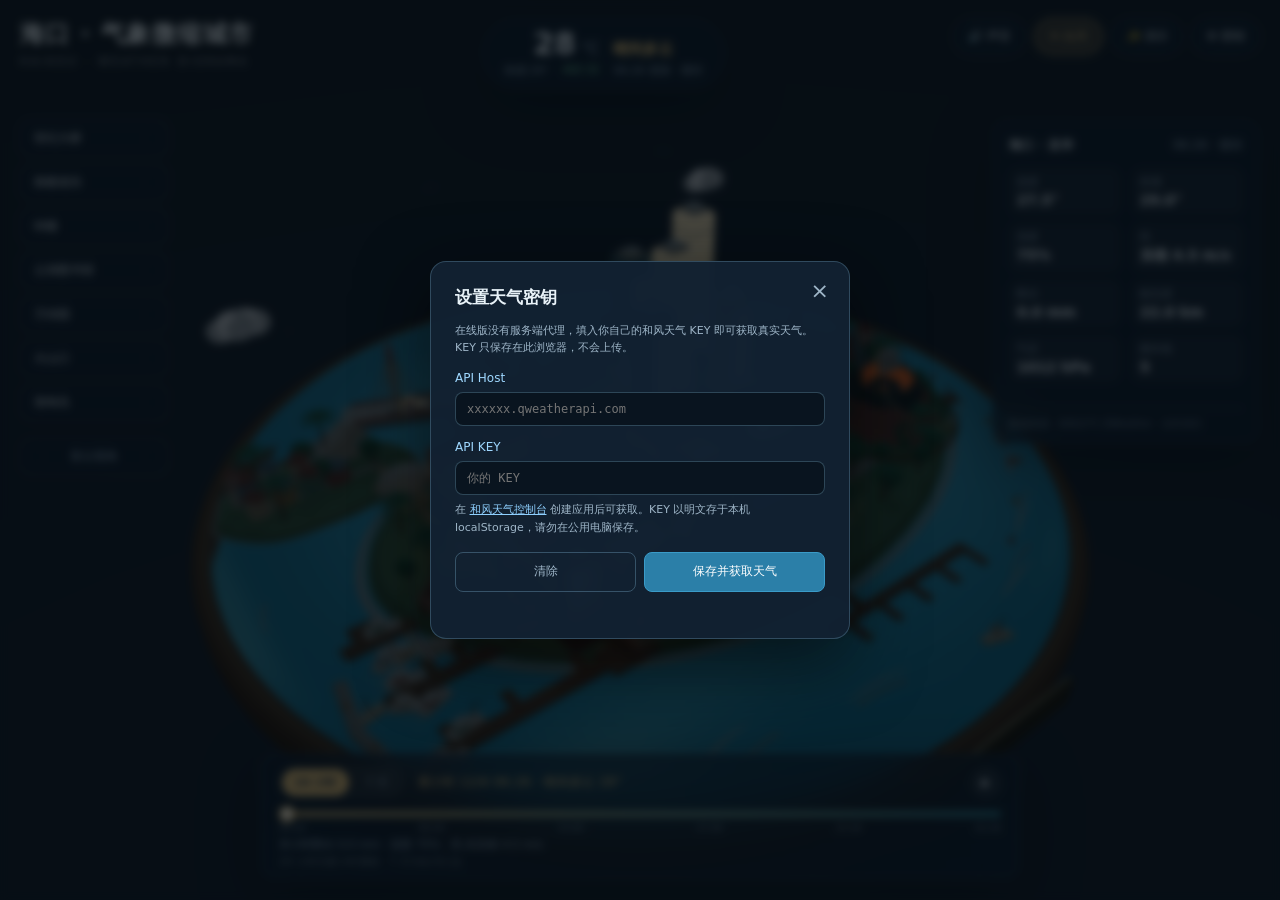
==== app/index.html @ 1961de87 "Haikou Weather Diorama - Q-version 3D city with real QWeather data" ====
<!doctype html>
<html lang="zh-CN">
<head>
  <meta charset="utf-8" />
  <meta name="viewport" content="width=device-width, initial-scale=1, maximum-scale=1, user-scalable=no" />
  <title>海口 · 气象微缩城市</title>
  <link rel="stylesheet" href="/app/styles.css" />
  <script type="importmap">
    {
      "imports": {
        "three": "/vendor/three.module.min.js",
        "three/addons/": "/vendor/addons/"
      }
    }
  </script>
</head>
<body>
  <canvas id="scene"></canvas>

  <header id="topbar">
    <div class="brand">
      <h1>海口 · 气象微缩城市</h1>
      <p>HAIKOU · WEATHER DIORAMA</p>
    </div>
    <div class="live">
      <div class="live-main">
        <span id="temp">--</span><span class="unit">°C</span>
        <span id="cond">加载中</span>
      </div>
      <div class="live-sub">
        <span id="feels">体感 --°</span>
        <span id="aqi" class="aqi">AQI --</span>
        <span id="updateTime">--:-- 更新</span>
      </div>
    </div>
    <div class="actions">
      <button id="soundBtn" class="pill" title="声音">🔊 声音</button>
      <button id="nightBtn" class="pill" title="昼夜">🌙 夜景</button>
      <button id="demoBtn" class="pill" title="天气演示">✨ 演示</button>
      <button id="keyBtn" class="pill" title="设置天气密钥">⚙ 密钥</button>
    </div>
  </header>

  <aside id="card">
    <div class="card-head">
      <span id="cardCity">海口 · 龙华</span>
      <span id="cardUpdate">--</span>
    </div>
    <div class="card-body">
      <div class="metric"><label>温度</label><b id="mTemp">--°</b></div>
      <div class="metric"><label>体感</label><b id="mFeels">--°</b></div>
      <div class="metric"><label>湿度</label><b id="mHum">--%</b></div>
      <div class="metric"><label>风</label><b id="mWind">--</b></div>
      <div class="metric"><label>降水</label><b id="mRain">--</b></div>
      <div class="metric"><label>能见度</label><b id="mVis">--</b></div>
      <div class="metric"><label>气压</label><b id="mPressure">--</b></div>
      <div class="metric"><label>紫外线</label><b id="mUv">--</b></div>
    </div>
    <div id="alerts" class="alerts"></div>
    <div id="indices" class="indices"></div>
    <div class="source">数据来源：和风天气 QWeather · 仅作演示</div>
  </aside>

  <aside id="landmarks">
    <button data-lm="CenturyBridge">世纪大桥</button>
    <button data-lm="Arcade_01">骑楼老街</button>
    <button data-lm="ClockTower">钟楼</button>
    <button data-lm="Library">云洞图书馆</button>
    <button data-lm="Park">万绿园</button>
    <button data-lm="Volcano">火山口</button>
    <button data-lm="Haidian">海甸岛</button>
    <button id="resetView" class="reset">复位视角</button>
  </aside>

  <footer id="timeline">
    <div class="tl-top">
      <div class="tabs">
        <button class="tab active" data-mode="hour">24 小时</button>
        <button class="tab" data-mode="day">7 天</button>
      </div>
      <div id="tlTitle" class="tl-title">现在</div>
      <button id="playBtn" class="play" title="播放">▶</button>
    </div>
    <input id="slider" type="range" min="0" max="23" value="0" step="1" />
    <div id="ticks" class="ticks"></div>
    <div id="tlReadout" class="tl-readout"></div>
    <div class="tl-hint">24 小时为逐小时预报 · 7 天为全天汇总</div>
  </footer>

  <div id="loading">
    <div class="glass">
      <div class="spinner"></div>
      <h2>正在载入海口</h2>
      <p id="loadingText">连接和风天气…</p>
    </div>
  </div>

  <div id="toast"></div>
  <div id="tip"></div>

  <div id="keyModal" class="key-modal" hidden>
    <div class="key-panel">
      <button id="keyClose" class="key-close" aria-label="关闭">×</button>
      <h3>设置天气密钥</h3>
      <p class="key-note" id="keyIntro">在线版没有服务端代理，填入你自己的和风天气 KEY 即可获取真实天气。KEY 只保存在此浏览器，不会上传。</p>
      <label>API Host</label>
      <input id="keyHost" type="text" placeholder="xxxxxx.qweatherapi.com" autocomplete="off" spellcheck="false" />
      <label>API KEY</label>
      <input id="keySecret" type="password" placeholder="你的 KEY" autocomplete="off" spellcheck="false" />
      <p class="key-note">在 <a href="https://console.qweather.com/setting" target="_blank" rel="noopener">和风天气控制台</a> 创建应用后可获取。KEY 以明文存于本机 localStorage，请勿在公用电脑保存。</p>
      <div class="key-actions">
        <button id="keyClear" class="key-secondary">清除</button>
        <button id="keySave" class="key-primary">保存并获取天气</button>
      </div>
      <p id="keyStatus" class="key-status"></p>
    </div>
  </div>

  <script>
    function showErr(msg) {
      let el = document.getElementById('errbox');
      if (!el) {
        el = document.createElement('div');
        el.id = 'errbox';
        el.style.cssText = 'position:fixed;left:12px;bottom:12px;z-index:9999;max-width:70vw;padding:8px 12px;border-radius:8px;background:rgba(160,20,20,.92);color:#fff;font:12px/1.5 monospace;white-space:pre-wrap';
        document.body.appendChild(el);
      }
      el.textContent = 'JS ERROR: ' + msg;
    }
    window.addEventListener('error', (e) => {
      const el = document.getElementById('loadingText');
      if (el) el.textContent = 'JS 错误：' + (e.message || e.error);
      showErr((e.message || e.error) + ' @' + e.filename + ':' + e.lineno);
      console.error('[app error]', e.message, e.filename, e.lineno);
    });
    window.addEventListener('unhandledrejection', (e) => {
      const el = document.getElementById('loadingText');
      if (el) el.textContent = 'Promise 错误：' + (e.reason?.message || e.reason);
      showErr('Promise: ' + (e.reason?.message || e.reason));
      console.error('[app rejection]', e.reason);
    });
  </script>
  <script type="module">
    import('/app/src/main.js').catch((e) => {
      const el = document.getElementById('loadingText');
      if (el) el.textContent = '模块加载失败：' + (e.message || e);
      console.error('[module]', e);
    });
  </script>
</body>
</html>
---- app/styles.css ----
:root {
  --ink: #eef4f8;
  --muted: #9db1c5;
  --accent: #f2c879;
  --teal: #3fb6c9;
  --panel: rgba(13, 27, 42, 0.72);
  --line: rgba(255, 255, 255, 0.12);
  --shadow: 0 18px 60px rgba(0, 0, 0, 0.35);
  --radius: 16px;
  font-family: "PingFang SC", "Microsoft YaHei", "Noto Sans SC", system-ui, sans-serif;
}

* { box-sizing: border-box; }
html, body { margin: 0; height: 100%; overflow: hidden; background: #0b1622; color: var(--ink); }
body { -webkit-font-smoothing: antialiased; }

#scene { position: fixed; inset: 0; width: 100%; height: 100%; display: block; touch-action: none; }

button { font: inherit; color: inherit; cursor: pointer; }
button:focus-visible { outline: 2px solid var(--accent); outline-offset: 2px; }

/* ---------------------------------------------------------------- topbar */
#topbar {
  position: fixed; inset: 18px 20px auto 20px; z-index: 10;
  display: flex; align-items: flex-start; justify-content: space-between; gap: 16px;
  pointer-events: none;
}
#topbar > * { pointer-events: auto; }

.brand h1 {
  margin: 0; font-size: 24px; letter-spacing: 0.06em; font-weight: 700;
  text-shadow: 0 2px 10px rgba(0, 0, 0, 0.55), 0 0 30px rgba(0, 0, 0, 0.35);
}
.brand p {
  margin: 6px 0 0; font-size: 10px; letter-spacing: 0.34em; color: rgba(238, 244, 248, 0.7);
  text-shadow: 0 1px 8px rgba(0, 0, 0, 0.5);
}
.live {
  display: flex; flex-direction: column; align-items: center; gap: 4px;
  padding: 10px 22px; border-radius: 999px;
  background: var(--panel); border: 1px solid var(--line); backdrop-filter: blur(18px);
  box-shadow: var(--shadow);
}
.live-main { display: flex; align-items: baseline; gap: 6px; font-weight: 700; font-size: 30px; line-height: 1; }
.live-main .unit { font-size: 15px; color: var(--muted); font-weight: 500; }
#cond { font-size: 15px; font-weight: 600; margin-left: 8px; color: var(--accent); }
.live-sub { display: flex; gap: 14px; font-size: 11px; color: var(--muted); }
.aqi.good { color: #7fe0a6; }
.aqi.bad { color: #ffb27a; }

.actions { display: flex; gap: 8px; }
.pill {
  border: 1px solid var(--line); background: var(--panel); backdrop-filter: blur(14px);
  border-radius: 999px; padding: 9px 14px; font-size: 12px; color: var(--ink);
  transition: transform 0.18s ease, background 0.18s ease, border-color 0.18s ease;
}
.pill:hover { transform: translateY(-1px); border-color: rgba(242, 200, 121, 0.5); }
.pill.on { background: rgba(242, 200, 121, 0.18); border-color: rgba(242, 200, 121, 0.65); color: var(--accent); }

/* ---------------------------------------------------------------- right weather card */
body.lm-open #card { opacity: 0; pointer-events: none; }
#card {
  position: fixed; right: 20px; top: 120px; z-index: 9; width: 268px;
  padding: 16px 16px 12px; border-radius: var(--radius);
  background: var(--panel); border: 1px solid var(--line); backdrop-filter: blur(20px);
  box-shadow: var(--shadow); transition: opacity 0.25s ease, transform 0.25s ease;
}
.card-head { display: flex; justify-content: space-between; font-size: 12px; color: var(--muted); }
.card-head span:first-child { color: var(--ink); font-weight: 600; letter-spacing: 0.04em; }
.card-body { display: grid; grid-template-columns: 1fr 1fr; gap: 8px 12px; margin: 14px 0 6px; }
.metric { display: flex; flex-direction: column; gap: 3px; padding: 7px 8px; border-radius: 10px; background: rgba(255, 255, 255, 0.04); }
.metric label { font-size: 10px; color: var(--muted); letter-spacing: 0.08em; }
.metric b { font-size: 14px; font-weight: 600; }
.alerts { display: flex; flex-direction: column; gap: 6px; }
.alert {
  font-size: 11px; line-height: 1.5; padding: 8px 10px; border-radius: 10px;
  background: rgba(255, 120, 90, 0.16); border: 1px solid rgba(255, 120, 90, 0.45);
}
.alert b { display: block; font-size: 12px; margin-bottom: 2px; }
.indices { display: flex; flex-wrap: wrap; gap: 6px; margin-top: 10px; }
.indices span {
  font-size: 10px; color: var(--muted); padding: 4px 7px; border-radius: 7px;
  background: rgba(255, 255, 255, 0.05); border: 1px solid var(--line);
}
.source { margin-top: 10px; padding-top: 8px; border-top: 1px solid var(--line); font-size: 10px; color: rgba(157, 177, 197, 0.7); }

/* ---------------------------------------------------------------- landmark nav */
#landmarks {
  position: fixed; left: 20px; top: 120px; z-index: 9;
  display: flex; flex-direction: column; gap: 7px; width: 148px;
}
#landmarks button {
  text-align: left; padding: 9px 13px; font-size: 12px; border-radius: 11px;
  background: rgba(13, 27, 42, 0.55); border: 1px solid var(--line);
  backdrop-filter: blur(12px); transition: all 0.18s ease;
}
#landmarks button:hover, #landmarks button.active {
  background: rgba(242, 200, 121, 0.16); border-color: rgba(242, 200, 121, 0.6);
  color: var(--accent); transform: translateX(2px);
}
#landmarks .reset { margin-top: 10px; color: var(--muted); text-align: center; }

/* ---------------------------------------------------------------- timeline */
#timeline {
  position: fixed; left: 50%; bottom: 20px; transform: translateX(-50%); z-index: 10;
  width: min(760px, calc(100vw - 40px)); padding: 12px 18px 10px;
  border-radius: var(--radius); background: var(--panel); border: 1px solid var(--line);
  backdrop-filter: blur(20px); box-shadow: var(--shadow);
}
.tl-top { display: flex; align-items: center; gap: 14px; }
.tabs { display: flex; gap: 4px; padding: 3px; border-radius: 999px; background: rgba(255, 255, 255, 0.06); }
.tab {
  border: 0; background: transparent; color: var(--muted); font-size: 11px;
  padding: 6px 13px; border-radius: 999px; transition: all 0.18s ease;
}
.tab.active { background: rgba(242, 200, 121, 0.9); color: #16243a; font-weight: 700; }
.tl-title { flex: 1; font-size: 12px; color: var(--accent); letter-spacing: 0.05em; }
.play {
  width: 30px; height: 30px; border-radius: 50%; border: 1px solid var(--line);
  background: rgba(255, 255, 255, 0.07); font-size: 11px; color: var(--ink);
}
.play.on { background: var(--accent); color: #16243a; }
#slider {
  width: 100%; margin: 12px 0 2px; appearance: none; height: 6px; border-radius: 99px;
  background: linear-gradient(90deg, rgba(242, 200, 121, 0.75), rgba(63, 182, 201, 0.6));
  outline: none;
}
#slider::-webkit-slider-thumb {
  appearance: none; width: 16px; height: 16px; border-radius: 50%;
  background: #fff; border: 3px solid var(--accent); box-shadow: 0 2px 10px rgba(0, 0, 0, 0.4);
}
.ticks { display: flex; justify-content: space-between; font-size: 9px; color: rgba(157, 177, 197, 0.75); margin-top: 2px; }
.tl-readout { margin-top: 4px; font-size: 11px; color: var(--muted); min-height: 16px; }

/* ---------------------------------------------------------------- overlays */
#loading {
  position: fixed; inset: 0; z-index: 50; display: grid; place-items: center;
  background: radial-gradient(120% 120% at 50% 30%, #16324a 0%, #0b1622 68%);
  transition: opacity 0.6s ease, visibility 0.6s ease;
}
#loading.hidden { opacity: 0; visibility: hidden; }
#loading .glass {
  padding: 36px 48px; border-radius: 22px; text-align: center;
  background: rgba(13, 27, 42, 0.6); border: 1px solid var(--line); backdrop-filter: blur(20px);
}
#loading h2 { margin: 18px 0 6px; font-size: 18px; letter-spacing: 0.12em; }
#loading p { margin: 0; font-size: 12px; color: var(--muted); }
.spinner {
  width: 42px; height: 42px; margin: 0 auto; border-radius: 50%;
  border: 2px solid rgba(255, 255, 255, 0.12); border-top-color: var(--accent);
  animation: spin 0.9s linear infinite;
}
@keyframes spin { to { transform: rotate(360deg); } }

#toast {
  position: fixed; left: 50%; top: 84px; transform: translate(-50%, -12px); z-index: 60;
  padding: 9px 16px; border-radius: 999px; font-size: 12px;
  background: rgba(13, 27, 42, 0.9); border: 1px solid var(--line); color: var(--ink);
  opacity: 0; transition: all 0.3s ease; pointer-events: none;
}
#toast.show { opacity: 1; transform: translate(-50%, 0); }

#tip {
  position: fixed; z-index: 30; pointer-events: none; padding: 6px 10px;
  border-radius: 8px; background: rgba(13, 27, 42, 0.92); border: 1px solid var(--line);
  font-size: 11px; color: var(--ink); opacity: 0; transition: opacity 0.15s ease;
  transform: translate(-50%, -140%);
}
#tip.show { opacity: 1; }

/* landmark card popup */
#lmCard {
  position: fixed; right: 20px; top: 120px; z-index: 20; width: 268px;
  padding: 16px; border-radius: var(--radius); background: var(--panel);
  border: 1px solid var(--line); backdrop-filter: blur(20px); box-shadow: var(--shadow);
  display: none;
}
#lmCard.show { display: block; }
#lmCard h3 { margin: 0 0 4px; font-size: 16px; }
#lmCard .sub { font-size: 11px; color: var(--muted); margin-bottom: 10px; }
#lmCard p { margin: 0; font-size: 12px; line-height: 1.6; color: #cfdde9; }
#lmCard .close { position: absolute; right: 10px; top: 8px; border: 0; background: none; color: var(--muted); font-size: 16px; }

/* ---------------------------------------------------------------- responsive */
@media (max-width: 860px) {
  #topbar { inset: 12px 12px auto; align-items: center; }
  .brand h1 { font-size: 16px; }
  .brand p { display: none; }
  .live { padding: 6px 12px; }
  .live-main { font-size: 20px; }
  .live-sub { display: none; }
  #cond { font-size: 12px; }
  .pill { padding: 7px 10px; font-size: 11px; }
  #card, #lmCard { display: none; }
  #landmarks {
    left: 12px; right: 12px; top: auto; bottom: 128px; width: auto;
    flex-direction: row; flex-wrap: nowrap; gap: 6px; overflow-x: auto;
    padding-bottom: 2px; scrollbar-width: none;
  }
  #landmarks::-webkit-scrollbar { display: none; }
  #landmarks button { flex: 0 0 auto; padding: 6px 9px; font-size: 10px; white-space: nowrap; }
  .brand h1 { font-size: 15px; white-space: nowrap; }
  .actions { gap: 4px; }
  .actions .pill { padding: 6px 7px; font-size: 9px; white-space: nowrap; }
  .live { padding: 5px 10px; }
  .live-main { font-size: 18px; }
  #cond { font-size: 11px; margin-left: 4px; }
  #landmarks .reset {
    display: block; position: sticky; right: 0; margin-top: 0;
    background: rgba(18, 40, 58, 0.96); box-shadow: -10px 0 14px rgba(11, 22, 34, 0.75);
    border-color: rgba(140, 200, 230, 0.45); z-index: 2;
  }
  #timeline { bottom: 10px; width: calc(100vw - 20px); padding: 10px 12px 8px; }
  .tl-readout { font-size: 10px; }
}


@media (max-width: 520px) {
  #demoBtn { display: none; }
  .brand h1 { font-size: 14px; }
  .live-main { font-size: 16px; }
  .live-main .unit { font-size: 11px; }
  .actions .pill { padding: 6px 6px; }
}

.tl-hint { margin-top: 2px; font-size: 10px; color: rgba(200, 216, 228, 0.55); letter-spacing: 0.04em; }


@media (max-width: 520px) {
  .tl-title { white-space: nowrap; overflow: hidden; text-overflow: ellipsis; font-size: 11px; }
  .tl-hint { font-size: 9px; white-space: nowrap; overflow: hidden; text-overflow: ellipsis; }
}


/* ---- QWeather key settings modal (static-hosting mode) ---- */
.key-modal { position: fixed; inset: 0; z-index: 10000; display: grid; place-items: center; background: rgba(4,10,16,.7); backdrop-filter: blur(4px); }
.key-modal[hidden] { display: none; }
.key-panel { position: relative; width: min(420px, calc(100vw - 28px)); padding: 22px 24px 18px; border-radius: 16px; background: rgba(18,34,50,.97); border: 1px solid rgba(140,200,230,.25); box-shadow: 0 24px 70px rgba(0,0,0,.55); color: #e8f2f8; font: 13px/1.6 system-ui, sans-serif; }
.key-panel h3 { margin: 0 0 10px; font-size: 17px; }
.key-close { position: absolute; top: 10px; right: 14px; background: none; border: 0; color: #9fb6c8; font-size: 22px; cursor: pointer; }
.key-note { margin: 6px 0 12px; font-size: 11px; color: #9fb6c8; }
.key-note a { color: #8fd0ff; }
.key-panel label { display: block; margin: 12px 0 4px; font-size: 12px; color: #9fd8ff; }
.key-panel input { width: 100%; box-sizing: border-box; padding: 9px 11px; border-radius: 8px; border: 1px solid rgba(140,200,230,.28); background: rgba(8,18,28,.8); color: #e8f2f8; font: 12px monospace; }
.key-actions { display: flex; gap: 8px; margin-top: 16px; }
.key-actions button { flex: 1; padding: 9px 10px; border-radius: 8px; border: 1px solid rgba(140,200,230,.3); cursor: pointer; font-size: 12px; }
.key-primary { background: #2b7fa8; color: #fff; border-color: #3a9bc8 !important; }
.key-secondary { background: transparent; color: #9fb6c8; }
.key-status { margin: 10px 0 0; min-height: 18px; font-size: 11px; color: #9ef5c8; }
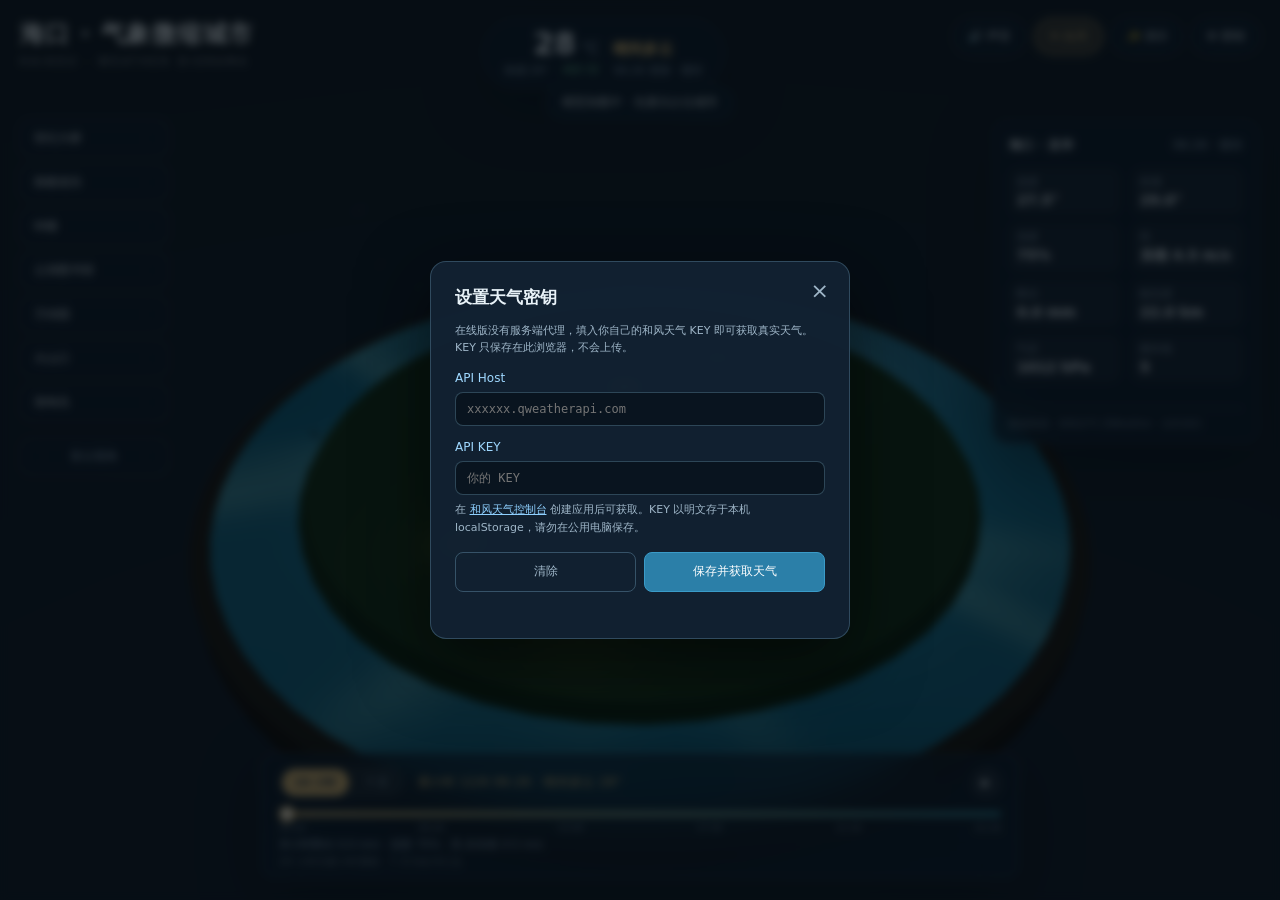
==== commit a3f83fa7: "fix: relative asset paths for GitHub Pages subpath" ====
--- a/app/index.html
+++ b/app/index.html
@@ -2,14 +2,15 @@
 <html lang="zh-CN">
 <head>
   <meta charset="utf-8" />
+  <base href="./" />
   <meta name="viewport" content="width=device-width, initial-scale=1, maximum-scale=1, user-scalable=no" />
   <title>海口 · 气象微缩城市</title>
-  <link rel="stylesheet" href="/app/styles.css" />
+  <link rel="stylesheet" href="styles.css" />
   <script type="importmap">
     {
       "imports": {
-        "three": "/vendor/three.module.min.js",
-        "three/addons/": "/vendor/addons/"
+        "three": "../vendor/three.module.min.js",
+        "three/addons/": "../vendor/addons/"
       }
     }
   </script>
@@ -141,7 +142,7 @@
     });
   </script>
   <script type="module">
-    import('/app/src/main.js').catch((e) => {
+    import('./src/main.js').catch((e) => {
       const el = document.getElementById('loadingText');
       if (el) el.textContent = '模块加载失败：' + (e.message || e);
       console.error('[module]', e);
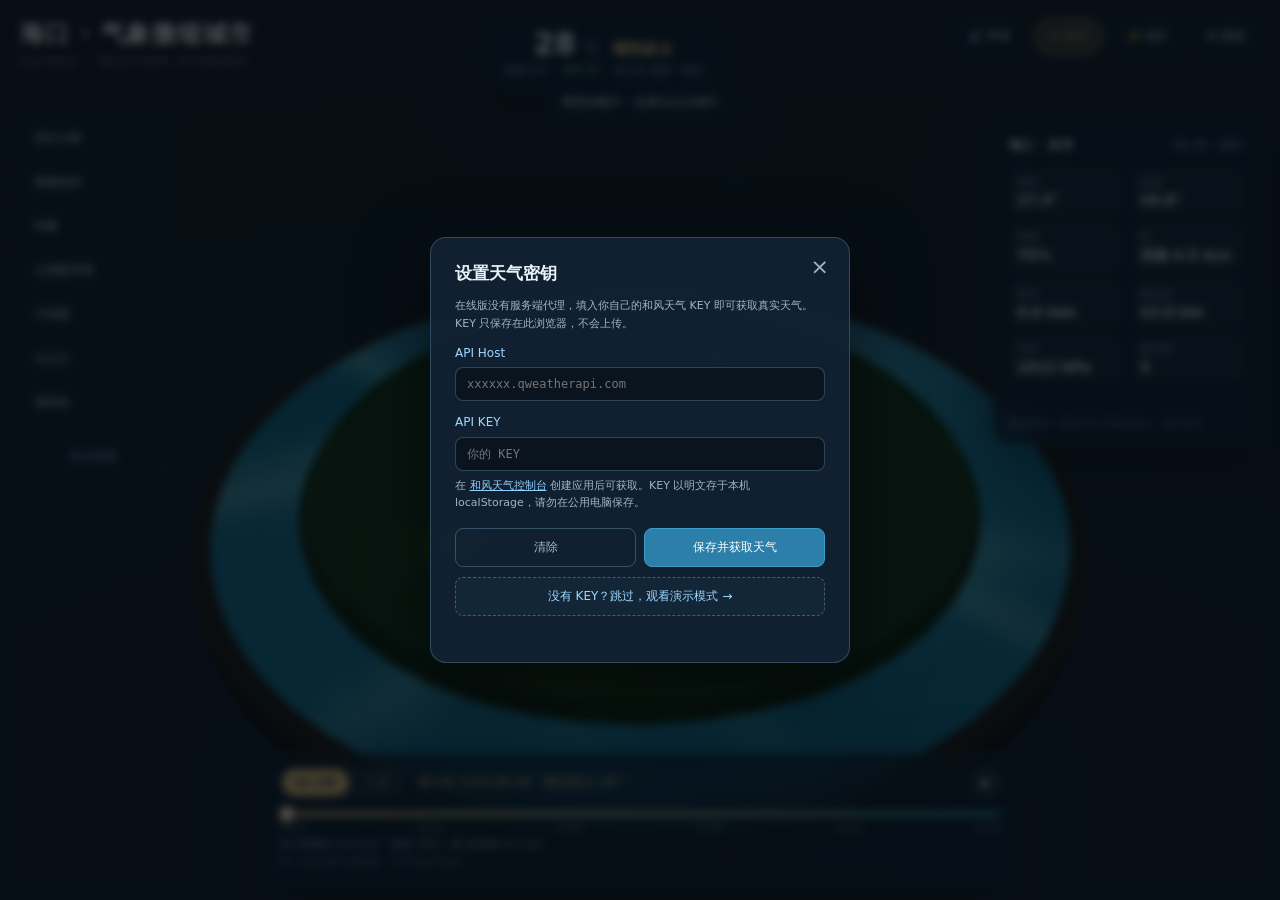
==== commit 95ad98e3: "feat: no-key demo entry in QWeather key modal" ====
--- a/app/index.html
+++ b/app/index.html
@@ -113,6 +113,7 @@
         <button id="keyClear" class="key-secondary">清除</button>
         <button id="keySave" class="key-primary">保存并获取天气</button>
       </div>
+      <button id="keyDemo" class="key-demo">没有 KEY？跳过，观看演示模式 →</button>
       <p id="keyStatus" class="key-status"></p>
     </div>
   </div>
--- a/app/styles.css
+++ b/app/styles.css
@@ -247,3 +247,7 @@
 .key-primary { background: #2b7fa8; color: #fff; border-color: #3a9bc8 !important; }
 .key-secondary { background: transparent; color: #9fb6c8; }
 .key-status { margin: 10px 0 0; min-height: 18px; font-size: 11px; color: #9ef5c8; }
+
+.key-demo { display: block; width: 100%; margin-top: 10px; padding: 9px 10px; border-radius: 8px; border: 1px dashed rgba(140,200,230,.35); background: rgba(20,45,62,.55); color: #9fd8ff; cursor: pointer; font-size: 12px; }
+.key-demo:hover { background: rgba(30,65,88,.75); }
+@media (max-width: 520px) { .key-panel { padding: 18px 16px 14px; } .key-demo { font-size: 11px; } }
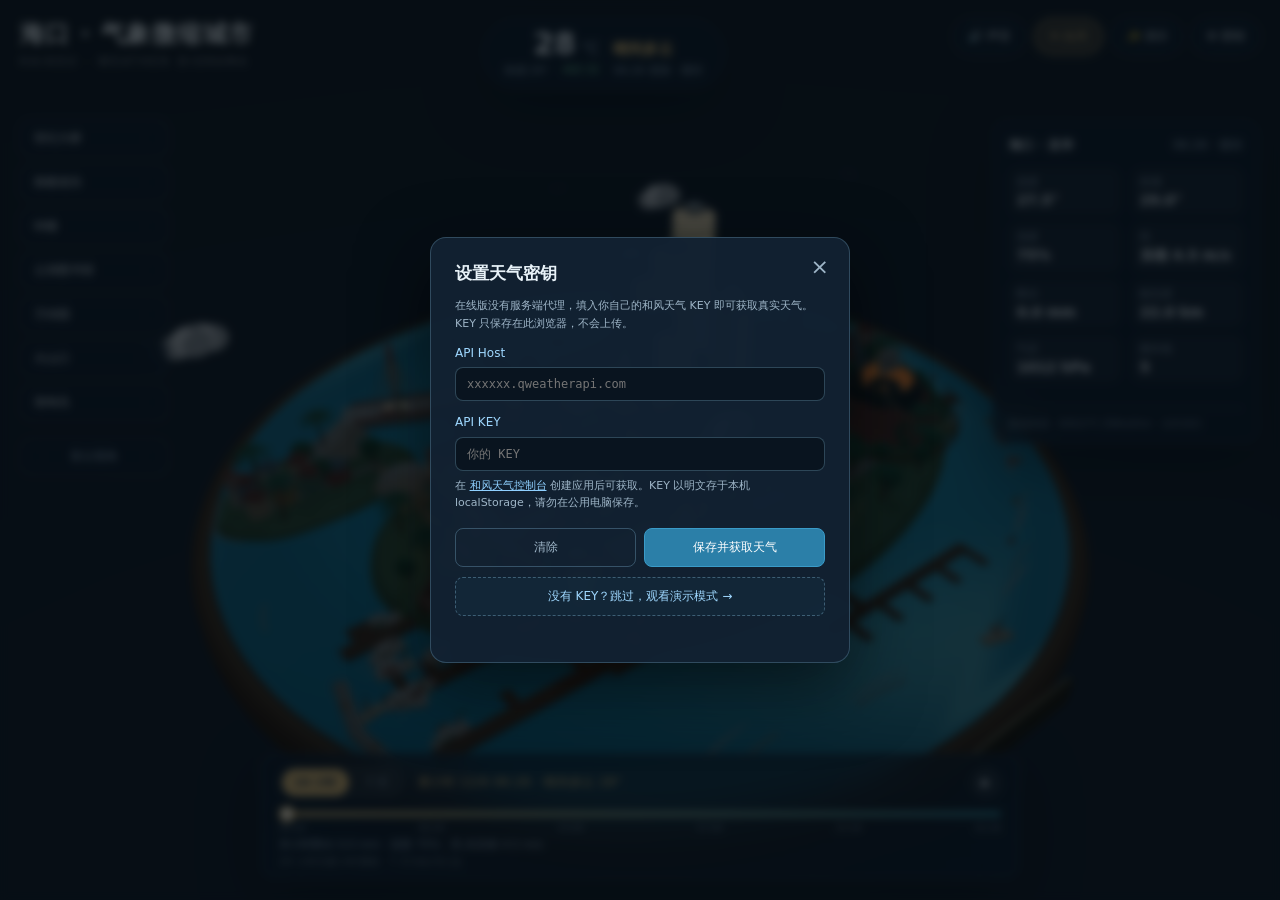
==== commit 6399ba07: "fix: weather-first load order, SWR cache, versioned modules" ====
--- a/app/index.html
+++ b/app/index.html
@@ -143,7 +143,7 @@
     });
   </script>
   <script type="module">
-    import('./src/main.js').catch((e) => {
+    import('./src/main.js?v=20261119g').catch((e) => {
       const el = document.getElementById('loadingText');
       if (el) el.textContent = '模块加载失败：' + (e.message || e);
       console.error('[module]', e);
